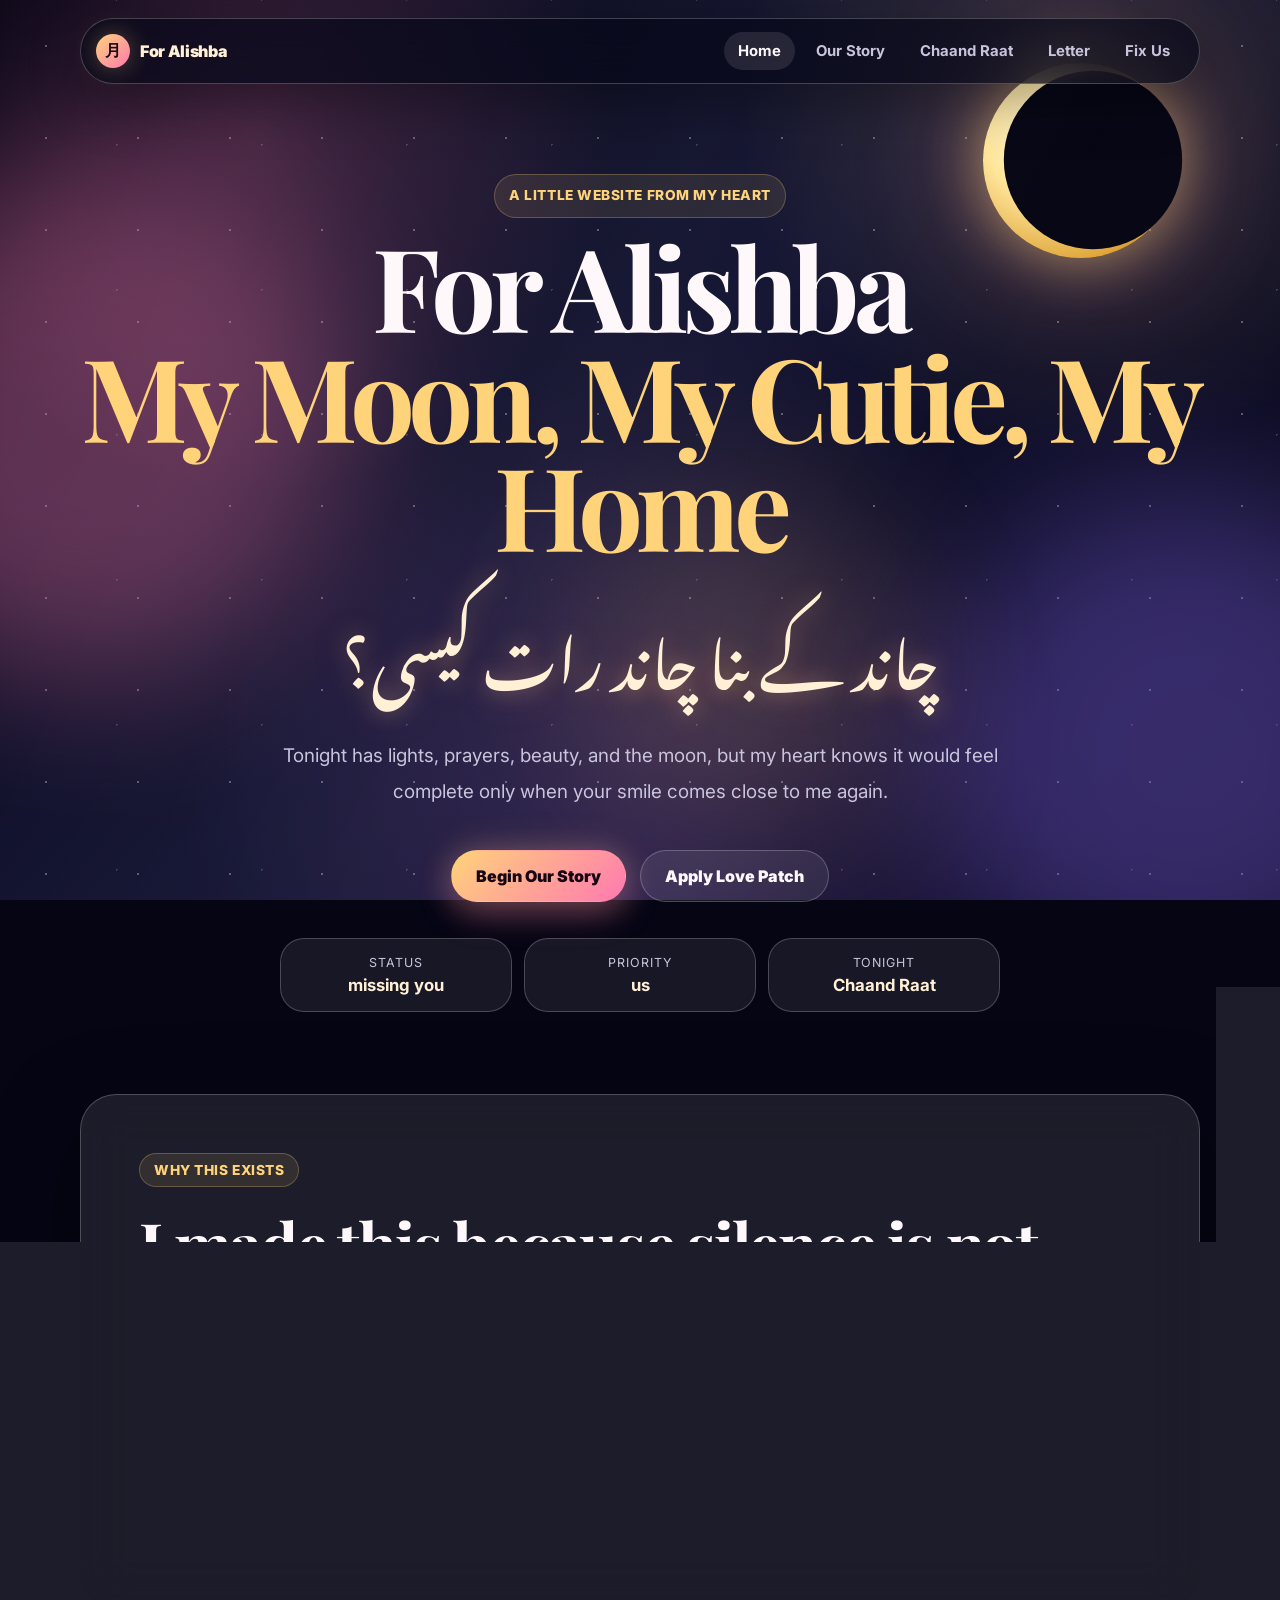
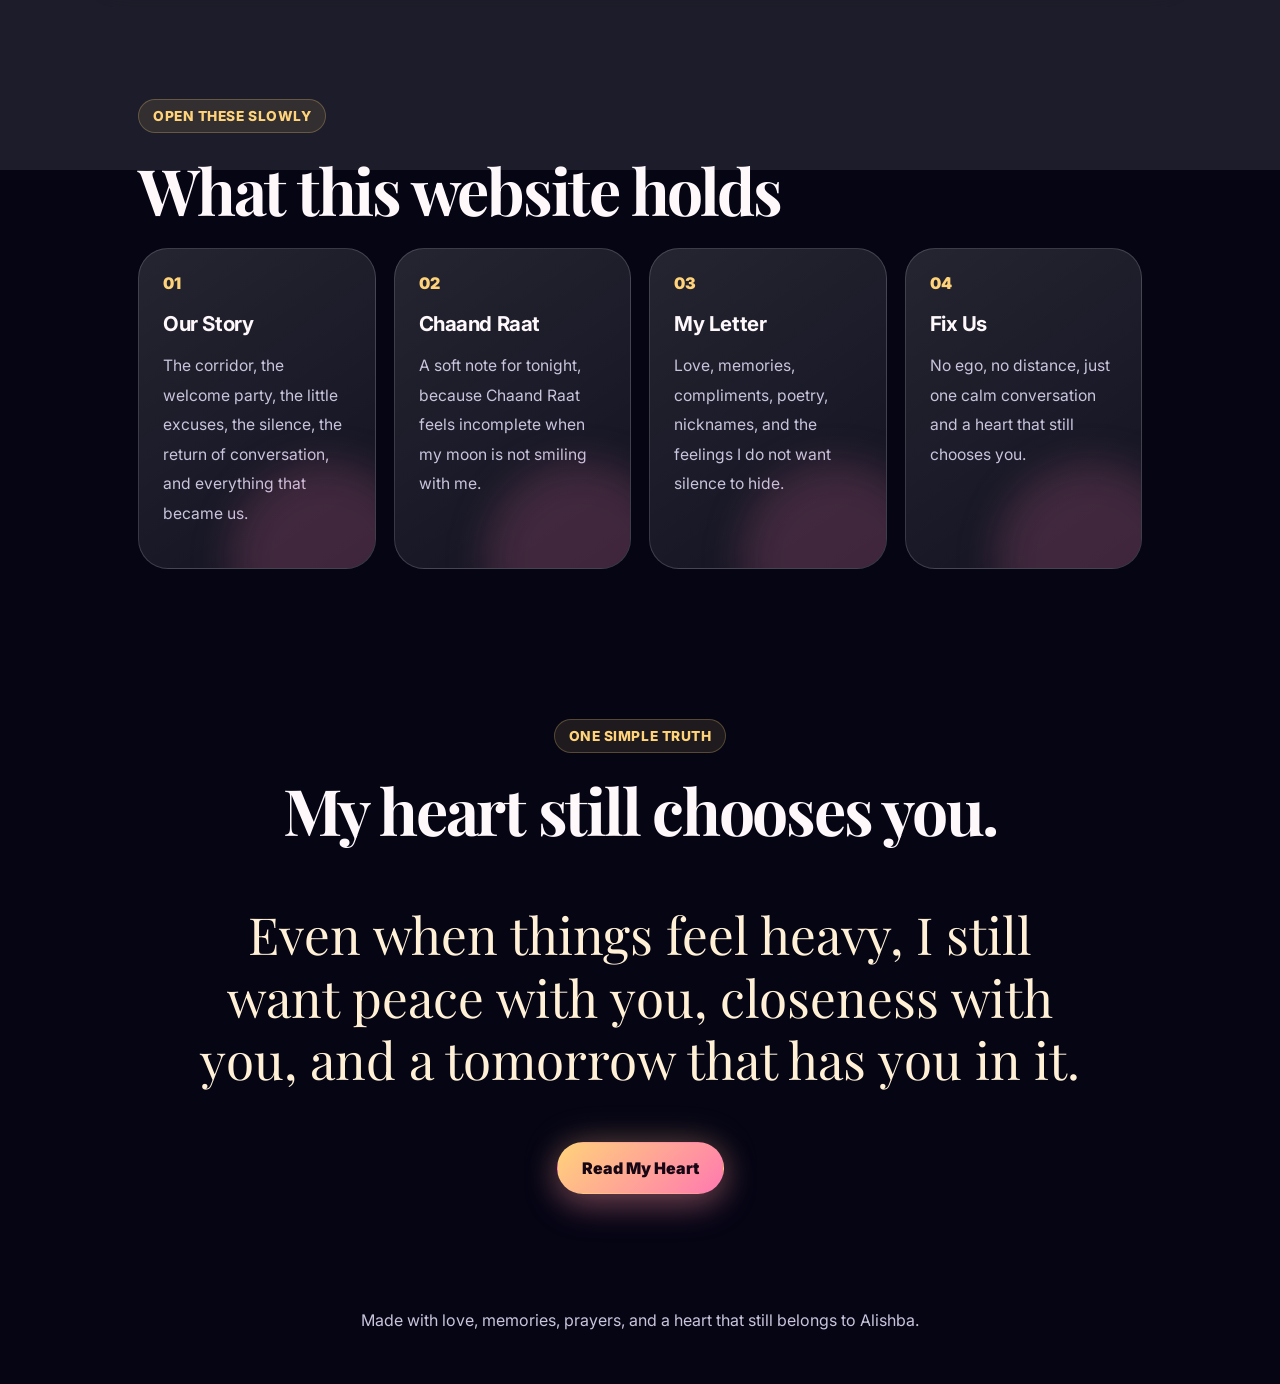
==== index.html @ 57df5de3 "Add files via upload" ====
<!DOCTYPE html>
<html lang="en">
<head>
  <meta charset="UTF-8" />
  <meta name="viewport" content="width=device-width, initial-scale=1.0" />
  <title>For Alishba | My Moon</title>
  <link rel="stylesheet" href="style.css" />
</head>
<body>
  <div class="animated-bg" aria-hidden="true">
    <div class="moon"></div>
    <div class="orb orb-one"></div>
    <div class="orb orb-two"></div>
    <div class="orb orb-three"></div>
    <div class="stars-layer"></div>
    <div class="floating-hearts"></div>
  </div>

  <header class="site-nav" id="siteNav">
    <a href="index.html" class="brand">
      <span class="brand-mark">月</span>
      <span>For Alishba</span>
    </a>

    <button class="nav-toggle" id="navToggle" aria-label="Open navigation" aria-expanded="false">
      <span></span>
      <span></span>
      <span></span>
    </button>

    <nav class="nav-links" id="navLinks">
      <a href="index.html">Home</a>
      <a href="story.html">Our Story</a>
      <a href="eid.html">Chaand Raat</a>
      <a href="letter.html">Letter</a>
      <a href="fix-us.html">Fix Us</a>
    </nav>
  </header>

  <main>
    <section class="hero full-screen reveal">
      <p class="eyebrow">A little website from my heart</p>

      <h1>
        For Alishba
        <span>My Moon, My Cutie, My Home</span>
      </h1>

      <p class="urdu-line" dir="rtl">چاند کے بنا چاند رات کیسی؟</p>

      <p class="hero-text">
        Tonight has lights, prayers, beauty, and the moon, but my heart knows it would feel complete only when your smile comes close to me again.
      </p>

      <div class="hero-actions">
        <a class="btn primary" href="story.html">Begin Our Story</a>
        <a class="btn soft" href="fix-us.html">Apply Love Patch</a>
      </div>

      <div class="mini-dashboard reveal-delay">
        <div>
          <span>status</span>
          <strong>missing you</strong>
        </div>
        <div>
          <span>priority</span>
          <strong>us</strong>
        </div>
        <div>
          <span>tonight</span>
          <strong>Chaand Raat</strong>
        </div>
      </div>
    </section>

    <section class="section glass reveal">
      <div class="section-kicker">Why this exists</div>
      <h2>I made this because silence is not where I want us to stay.</h2>
      <p>
        I know a fight can make two hearts feel far from each other, even when love is still there. I did not make this website to win an argument. I made it because you matter more than the fight.
      </p>
      <p>
        This is my soft way of reaching out to you. I want to listen, understand, speak gently, and bring our hearts back to the same side.
      </p>
    </section>

    <section class="section reveal">
      <div class="section-kicker">Open these slowly</div>
      <h2>What this website holds</h2>

      <div class="cards">
        <a href="story.html" class="card">
          <span>01</span>
          <h3>Our Story</h3>
          <p>The corridor, the welcome party, the little excuses, the silence, the return of conversation, and everything that became us.</p>
        </a>

        <a href="eid.html" class="card">
          <span>02</span>
          <h3>Chaand Raat</h3>
          <p>A soft note for tonight, because Chaand Raat feels incomplete when my moon is not smiling with me.</p>
        </a>

        <a href="letter.html" class="card">
          <span>03</span>
          <h3>My Letter</h3>
          <p>Love, memories, compliments, poetry, nicknames, and the feelings I do not want silence to hide.</p>
        </a>

        <a href="fix-us.html" class="card">
          <span>04</span>
          <h3>Fix Us</h3>
          <p>No ego, no distance, just one calm conversation and a heart that still chooses you.</p>
        </a>
      </div>
    </section>

    <section class="section center reveal">
      <div class="section-kicker">One simple truth</div>
      <h2>My heart still chooses you.</h2>
      <p class="big-line">
        Even when things feel heavy, I still want peace with you, closeness with you, and a tomorrow that has you in it.
      </p>
      <a class="btn primary" href="letter.html">Read My Heart</a>
    </section>
  </main>

  <footer>
    Made with love, memories, prayers, and a heart that still belongs to Alishba.
  </footer>

  <script src="script.js"></script>
</body>
</html>
---- style.css ----
@import url("https://fonts.googleapis.com/css2?family=Inter:wght@400;500;600;700;800;900&family=Playfair+Display:wght@600;700;800&family=Noto+Nastaliq+Urdu:wght@500;700&display=swap");

:root {
  --bg: #050514;
  --bg-soft: #111230;
  --text: #fff8fb;
  --muted: #c9c4dc;
  --pink: #ff79b0;
  --rose: #ff4f9a;
  --gold: #ffd37a;
  --cream: #fff0d6;
  --purple: #8d6cff;
  --aqua: #9df2ff;
  --glass: rgba(255, 255, 255, 0.095);
  --glass-strong: rgba(255, 255, 255, 0.145);
  --glass-border: rgba(255, 255, 255, 0.22);
  --shadow: 0 28px 90px rgba(0, 0, 0, 0.38);
}

* {
  box-sizing: border-box;
}

html {
  scroll-behavior: smooth;
}

body {
  margin: 0;
  min-height: 100vh;
  color: var(--text);
  background: var(--bg);
  font-family: "Inter", sans-serif;
  overflow-x: hidden;
}

body::-webkit-scrollbar {
  width: 10px;
}

body::-webkit-scrollbar-track {
  background: #080918;
}

body::-webkit-scrollbar-thumb {
  background: linear-gradient(var(--pink), var(--gold));
  border-radius: 999px;
}

a {
  color: inherit;
  text-decoration: none;
}

p {
  color: var(--muted);
  line-height: 1.88;
  font-size: 1.05rem;
}

h1,
h2,
h3 {
  margin: 0;
}

h1,
h2 {
  font-family: "Playfair Display", serif;
}

h1 {
  font-size: clamp(3rem, 9vw, 7.5rem);
  line-height: 0.95;
  letter-spacing: -0.055em;
}

h1 span {
  display: block;
  color: var(--gold);
}

h2 {
  font-size: clamp(2rem, 5vw, 4.1rem);
  margin-bottom: 1rem;
  letter-spacing: -0.035em;
}

h3 {
  font-size: 1.28rem;
  letter-spacing: -0.02em;
}

main {
  position: relative;
  z-index: 2;
}

.animated-bg {
  position: fixed;
  inset: 0;
  z-index: 0;
  overflow: hidden;
  pointer-events: none;
  background:
    radial-gradient(circle at 20% 15%, rgba(255, 121, 176, 0.22), transparent 28%),
    radial-gradient(circle at 85% 12%, rgba(255, 211, 122, 0.18), transparent 26%),
    radial-gradient(circle at 50% 100%, rgba(141, 108, 255, 0.16), transparent 42%),
    linear-gradient(135deg, #050514 0%, #111230 48%, #080717 100%);
}

.eid-bg {
  background:
    radial-gradient(circle at 50% 7%, rgba(255, 211, 122, 0.24), transparent 28%),
    radial-gradient(circle at 16% 18%, rgba(255, 121, 176, 0.18), transparent 30%),
    radial-gradient(circle at 82% 20%, rgba(157, 242, 255, 0.14), transparent 26%),
    linear-gradient(135deg, #050514 0%, #0b1730 52%, #080717 100%);
}

.animated-bg::before {
  content: "";
  position: absolute;
  inset: 0;
  background-image:
    radial-gradient(circle, rgba(255, 255, 255, 0.88) 1px, transparent 1px),
    radial-gradient(circle, rgba(255, 255, 255, 0.5) 1px, transparent 1px);
  background-size: 92px 92px, 145px 145px;
  background-position: 0 0, 44px 72px;
  opacity: 0.35;
  animation: starMove 38s linear infinite;
}

.animated-bg::after {
  content: "";
  position: absolute;
  inset: 0;
  background:
    linear-gradient(115deg, transparent 0%, rgba(255, 255, 255, 0.035) 45%, transparent 70%),
    radial-gradient(circle at 50% 80%, rgba(255, 121, 176, 0.08), transparent 44%);
}

@keyframes starMove {
  from {
    transform: translateY(0);
  }

  to {
    transform: translateY(-190px);
  }
}

.moon {
  position: absolute;
  top: 7%;
  right: 8%;
  width: 195px;
  height: 195px;
  border-radius: 50%;
  background:
    radial-gradient(circle at 35% 35%, #fff9df 0%, #ffe69b 38%, #e0a63b 74%, #7f5518 100%);
  box-shadow:
    0 0 60px rgba(255, 211, 122, 0.58),
    0 0 135px rgba(255, 121, 176, 0.28);
  animation: moonFloat 7.5s ease-in-out infinite;
}

.moon::after {
  content: "";
  position: absolute;
  top: -1px;
  right: -13px;
  width: 196px;
  height: 196px;
  border-radius: 50%;
  background: #070716;
  transform: scale(0.91);
}

.small-moon {
  width: 130px;
  height: 130px;
  opacity: 0.9;
}

.small-moon::after {
  width: 131px;
  height: 131px;
}

.eid-moon {
  top: 6%;
  right: 8%;
}

@keyframes moonFloat {
  0%, 100% {
    transform: translateY(0);
  }

  50% {
    transform: translateY(18px);
  }
}

.orb {
  position: absolute;
  border-radius: 999px;
  filter: blur(78px);
  opacity: 0.34;
  animation: orbMove 13s ease-in-out infinite alternate;
}

.orb-one {
  width: 520px;
  height: 520px;
  left: -170px;
  top: 18%;
  background: var(--pink);
}

.orb-two {
  width: 520px;
  height: 520px;
  right: -170px;
  bottom: -110px;
  background: var(--purple);
  animation-delay: 2s;
}

.orb-three {
  width: 330px;
  height: 330px;
  left: 45%;
  bottom: 8%;
  background: var(--gold);
  opacity: 0.14;
  animation-delay: 4s;
}

@keyframes orbMove {
  from {
    transform: translate(0, 0) scale(1);
  }

  to {
    transform: translate(70px, -45px) scale(1.15);
  }
}

.floating-hearts span {
  position: absolute;
  bottom: -40px;
  color: rgba(255, 121, 176, 0.8);
  font-size: 18px;
  animation: heartFloat linear forwards;
  text-shadow: 0 0 18px rgba(255, 121, 176, 0.45);
}

@keyframes heartFloat {
  from {
    transform: translateY(0) rotate(0deg);
    opacity: 0;
  }

  15% {
    opacity: 0.9;
  }

  to {
    transform: translateY(-112vh) rotate(360deg);
    opacity: 0;
  }
}

.site-nav {
  position: fixed;
  top: 18px;
  left: 50%;
  z-index: 50;
  width: min(1120px, calc(100% - 28px));
  transform: translateX(-50%);
  display: flex;
  align-items: center;
  justify-content: space-between;
  gap: 16px;
  padding: 13px 15px;
  border: 1px solid var(--glass-border);
  border-radius: 999px;
  background: rgba(7, 8, 25, 0.7);
  backdrop-filter: blur(22px);
  box-shadow: 0 18px 55px rgba(0, 0, 0, 0.32);
}

.brand {
  display: inline-flex;
  align-items: center;
  gap: 10px;
  color: var(--cream);
  font-weight: 900;
  letter-spacing: -0.02em;
  white-space: nowrap;
}

.brand-mark {
  display: grid;
  place-items: center;
  width: 34px;
  height: 34px;
  border-radius: 999px;
  color: #190812;
  background: linear-gradient(135deg, var(--gold), var(--pink));
  box-shadow: 0 0 25px rgba(255, 211, 122, 0.32);
}

.nav-links {
  display: flex;
  align-items: center;
  gap: 7px;
}

.nav-links a {
  padding: 10px 14px;
  border-radius: 999px;
  color: var(--muted);
  font-weight: 700;
  font-size: 0.93rem;
  transition: 0.25s ease;
}

.nav-links a:hover,
.nav-links a.active {
  color: var(--text);
  background: rgba(255, 255, 255, 0.105);
}

.nav-toggle {
  display: none;
  width: 44px;
  height: 44px;
  border: 1px solid var(--glass-border);
  border-radius: 999px;
  background: rgba(255, 255, 255, 0.08);
  cursor: pointer;
}

.nav-toggle span {
  display: block;
  width: 18px;
  height: 2px;
  margin: 4px auto;
  border-radius: 999px;
  background: var(--cream);
  transition: 0.25s ease;
}

.nav-toggle.open span:nth-child(1) {
  transform: translateY(6px) rotate(45deg);
}

.nav-toggle.open span:nth-child(2) {
  opacity: 0;
}

.nav-toggle.open span:nth-child(3) {
  transform: translateY(-6px) rotate(-45deg);
}

.full-screen {
  min-height: 100vh;
}

.hero,
.page-hero {
  width: min(1120px, calc(100% - 32px));
  margin: 0 auto;
  padding: 160px 0 82px;
}

.hero {
  display: grid;
  place-items: center;
  text-align: center;
}

.page-hero {
  padding-top: 170px;
}

.page-hero.center {
  text-align: center;
}

.page-hero p {
  max-width: 850px;
}

.center p {
  margin-left: auto;
  margin-right: auto;
}

.eyebrow,
.section-kicker {
  display: inline-flex;
  color: var(--gold);
  background: rgba(255, 211, 122, 0.1);
  border: 1px solid rgba(255, 211, 122, 0.25);
  padding: 8px 14px;
  border-radius: 999px;
  font-size: 0.86rem;
  font-weight: 800;
  letter-spacing: 0.04em;
  text-transform: uppercase;
}

.section-kicker {
  margin-bottom: 14px;
}

.hero-text {
  max-width: 790px;
  font-size: 1.18rem;
}

.urdu-line {
  margin: 28px 0 10px;
  font-family: "Noto Nastaliq Urdu", serif;
  font-size: clamp(2rem, 5vw, 4.5rem);
  color: var(--cream);
  text-shadow:
    0 0 22px rgba(255, 211, 122, 0.36),
    0 0 46px rgba(255, 121, 176, 0.24);
  line-height: 1.9;
}

.urdu-line.large {
  font-size: clamp(2.5rem, 7vw, 5.6rem);
}

.hero-actions {
  display: flex;
  gap: 14px;
  flex-wrap: wrap;
  justify-content: center;
  margin-top: 22px;
}

.btn {
  display: inline-flex;
  justify-content: center;
  align-items: center;
  min-height: 52px;
  padding: 0 24px;
  border-radius: 999px;
  border: 1px solid transparent;
  font-weight: 900;
  cursor: pointer;
  transition: 0.25s ease;
  font-family: "Inter", sans-serif;
  font-size: 1rem;
}

.btn.primary {
  color: #170714;
  background: linear-gradient(135deg, var(--gold), var(--pink));
  box-shadow:
    0 12px 35px rgba(255, 121, 176, 0.3),
    0 0 35px rgba(255, 211, 122, 0.25);
}

.btn.primary:hover {
  transform: translateY(-4px);
  box-shadow:
    0 18px 45px rgba(255, 121, 176, 0.42),
    0 0 45px rgba(255, 211, 122, 0.32);
}

.btn.soft {
  color: var(--text);
  border-color: var(--glass-border);
  background: rgba(255, 255, 255, 0.075);
}

.btn.soft:hover {
  transform: translateY(-4px);
  background: rgba(255, 255, 255, 0.12);
}

.mini-dashboard {
  width: min(720px, 100%);
  display: grid;
  grid-template-columns: repeat(3, 1fr);
  gap: 12px;
  margin-top: 36px;
}

.mini-dashboard div {
  padding: 16px;
  border: 1px solid var(--glass-border);
  border-radius: 24px;
  background: rgba(255, 255, 255, 0.075);
  backdrop-filter: blur(18px);
}

.mini-dashboard span {
  display: block;
  color: var(--muted);
  font-size: 0.78rem;
  text-transform: uppercase;
  letter-spacing: 0.08em;
}

.mini-dashboard strong {
  display: block;
  margin-top: 5px;
  color: var(--cream);
  font-size: 1.05rem;
}

.section {
  width: min(1120px, calc(100% - 32px));
  margin: 0 auto 34px;
  padding: clamp(28px, 6vw, 58px);
  border-radius: 36px;
}

.section.glass,
.letter-box,
.timeline-card,
.code-card,
.final-card {
  background: var(--glass);
  border: 1px solid var(--glass-border);
  box-shadow: var(--shadow);
  backdrop-filter: blur(24px);
}

.center {
  text-align: center;
}

.big-line {
  max-width: 880px;
  color: var(--cream);
  font-family: "Playfair Display", serif;
  font-size: clamp(1.7rem, 4vw, 3.35rem);
  line-height: 1.22;
}

.cards {
  display: grid;
  grid-template-columns: repeat(4, 1fr);
  gap: 18px;
}

.card {
  position: relative;
  min-height: 270px;
  padding: 24px;
  border-radius: 30px;
  background:
    linear-gradient(145deg, rgba(255, 255, 255, 0.13), rgba(255, 255, 255, 0.055));
  border: 1px solid rgba(255, 255, 255, 0.16);
  overflow: hidden;
  transition: 0.28s ease;
}

.card::before {
  content: "";
  position: absolute;
  right: -46px;
  bottom: -86px;
  width: 190px;
  height: 190px;
  border-radius: 999px;
  background: rgba(255, 121, 176, 0.19);
  filter: blur(20px);
}

.card:hover {
  transform: translateY(-8px);
  border-color: rgba(255, 211, 122, 0.45);
  box-shadow: 0 22px 75px rgba(0, 0, 0, 0.32);
}

.card span,
.tag {
  display: inline-flex;
  margin-bottom: 18px;
  color: var(--gold);
  font-weight: 900;
}

.card p {
  font-size: 0.98rem;
}

.timeline {
  width: min(1000px, calc(100% - 32px));
  margin: 0 auto;
  position: relative;
}

.timeline::before {
  content: "";
  position: absolute;
  left: 18px;
  top: 0;
  bottom: 0;
  width: 2px;
  background: linear-gradient(var(--pink), var(--gold), transparent);
}

.timeline-item {
  position: relative;
  padding-left: 58px;
  margin-bottom: 28px;
}

.timeline-dot {
  position: absolute;
  left: 8px;
  top: 28px;
  width: 22px;
  height: 22px;
  border-radius: 999px;
  background: linear-gradient(135deg, var(--gold), var(--pink));
  box-shadow: 0 0 25px rgba(255, 121, 176, 0.75);
}

.timeline-card,
.letter-box,
.code-card,
.final-card {
  border-radius: 36px;
  padding: clamp(24px, 5vw, 46px);
}

.letter-box {
  width: min(960px, calc(100% - 32px));
  margin: 0 auto 34px;
}

.letter-box h2 {
  color: var(--cream);
}

.nickname-cloud {
  display: flex;
  flex-wrap: wrap;
  gap: 12px;
  margin-top: 26px;
}

.nickname-cloud span {
  padding: 10px 14px;
  border-radius: 999px;
  background: rgba(255, 121, 176, 0.12);
  border: 1px solid rgba(255, 121, 176, 0.25);
  color: var(--cream);
  font-weight: 800;
}

.poetry-grid {
  display: grid;
  grid-template-columns: repeat(3, 1fr);
  gap: 18px;
}

.poetry-card {
  min-height: 215px;
  display: flex;
  align-items: center;
  padding: 26px;
  border-radius: 30px;
  background:
    linear-gradient(145deg, rgba(255, 211, 122, 0.13), rgba(255, 121, 176, 0.09));
  border: 1px solid rgba(255, 255, 255, 0.16);
  box-shadow: var(--shadow);
}

.poetry-card p {
  color: var(--cream);
  font-family: "Playfair Display", serif;
  font-size: 1.4rem;
  line-height: 1.45;
}

.code-card {
  width: min(900px, calc(100% - 32px));
  margin: 0 auto 34px;
  overflow: hidden;
  padding: 0;
}

.window-buttons {
  display: flex;
  gap: 8px;
  padding: 18px 22px;
  border-bottom: 1px solid rgba(255, 255, 255, 0.12);
}

.window-buttons span {
  width: 13px;
  height: 13px;
  border-radius: 999px;
  background: var(--pink);
}

.window-buttons span:nth-child(2) {
  background: var(--gold);
}

.window-buttons span:nth-child(3) {
  background: #73ffc2;
}

pre {
  margin: 0;
  padding: 28px;
  overflow-x: auto;
}

code {
  color: #fff4d6;
  font-size: 1rem;
  line-height: 1.8;
}

.promise-list {
  display: grid;
  gap: 14px;
}

.promise-list div {
  display: grid;
  grid-template-columns: 70px 1fr;
  align-items: center;
  padding: 18px;
  border-radius: 24px;
  background: rgba(255, 255, 255, 0.075);
  border: 1px solid rgba(255, 255, 255, 0.12);
}

.promise-list strong {
  color: var(--gold);
  font-size: 1.3rem;
}

.promise-list p {
  margin: 0;
}

.final-card {
  width: min(900px, calc(100% - 32px));
  margin: 0 auto 60px;
  text-align: center;
}

.hidden-message {
  max-height: 0;
  opacity: 0;
  overflow: hidden;
  transition: 0.5s ease;
}

.hidden-message.show {
  max-height: 520px;
  opacity: 1;
  margin-top: 24px;
}

.hidden-message h3 {
  color: var(--gold);
  font-size: 1.8rem;
}

footer {
  position: relative;
  z-index: 2;
  width: min(1120px, calc(100% - 32px));
  margin: 30px auto;
  padding: 24px;
  text-align: center;
  color: var(--muted);
}

.reveal {
  opacity: 0;
  transform: translateY(28px);
  transition: 0.75s ease;
}

.reveal.visible {
  opacity: 1;
  transform: translateY(0);
}

.reveal-delay {
  opacity: 0;
  transform: translateY(20px);
  animation: revealDelay 0.9s ease forwards;
  animation-delay: 0.45s;
}

@keyframes revealDelay {
  to {
    opacity: 1;
    transform: translateY(0);
  }
}

.confetti {
  position: fixed;
  top: -20px;
  z-index: 999;
  pointer-events: none;
  animation: confettiFall 3s linear forwards;
  text-shadow: 0 0 16px rgba(255, 255, 255, 0.35);
}

@keyframes confettiFall {
  to {
    transform: translateY(112vh) rotate(720deg);
    opacity: 0;
  }
}

@media (max-width: 900px) {
  .cards,
  .poetry-grid {
    grid-template-columns: 1fr 1fr;
  }

  .site-nav {
    border-radius: 28px;
    align-items: flex-start;
    flex-wrap: wrap;
  }

  .nav-toggle {
    display: block;
    margin-left: auto;
  }

  .nav-links {
    width: 100%;
    display: none;
    flex-direction: column;
    align-items: stretch;
    gap: 8px;
    padding-top: 10px;
  }

  .nav-links.open {
    display: flex;
  }

  .nav-links a {
    text-align: center;
    background: rgba(255, 255, 255, 0.065);
  }

  .hero,
  .page-hero {
    padding-top: 190px;
  }

  .mini-dashboard {
    grid-template-columns: 1fr;
  }
}

@media (max-width: 620px) {
  h1 {
    font-size: clamp(2.65rem, 16vw, 4.8rem);
  }

  .cards,
  .poetry-grid {
    grid-template-columns: 1fr;
  }

  .moon {
    width: 120px;
    height: 120px;
    right: 4%;
    top: 11%;
  }

  .moon::after {
    width: 121px;
    height: 121px;
  }

  .section,
  .letter-box,
  .timeline-card,
  .final-card {
    border-radius: 26px;
  }

  .timeline-item {
    padding-left: 42px;
  }

  .timeline::before {
    left: 12px;
  }

  .timeline-dot {
    left: 2px;
  }

  .promise-list div {
    grid-template-columns: 1fr;
    gap: 8px;
  }

  .hero-actions {
    width: 100%;
  }

  .btn {
    width: 100%;
  }
}
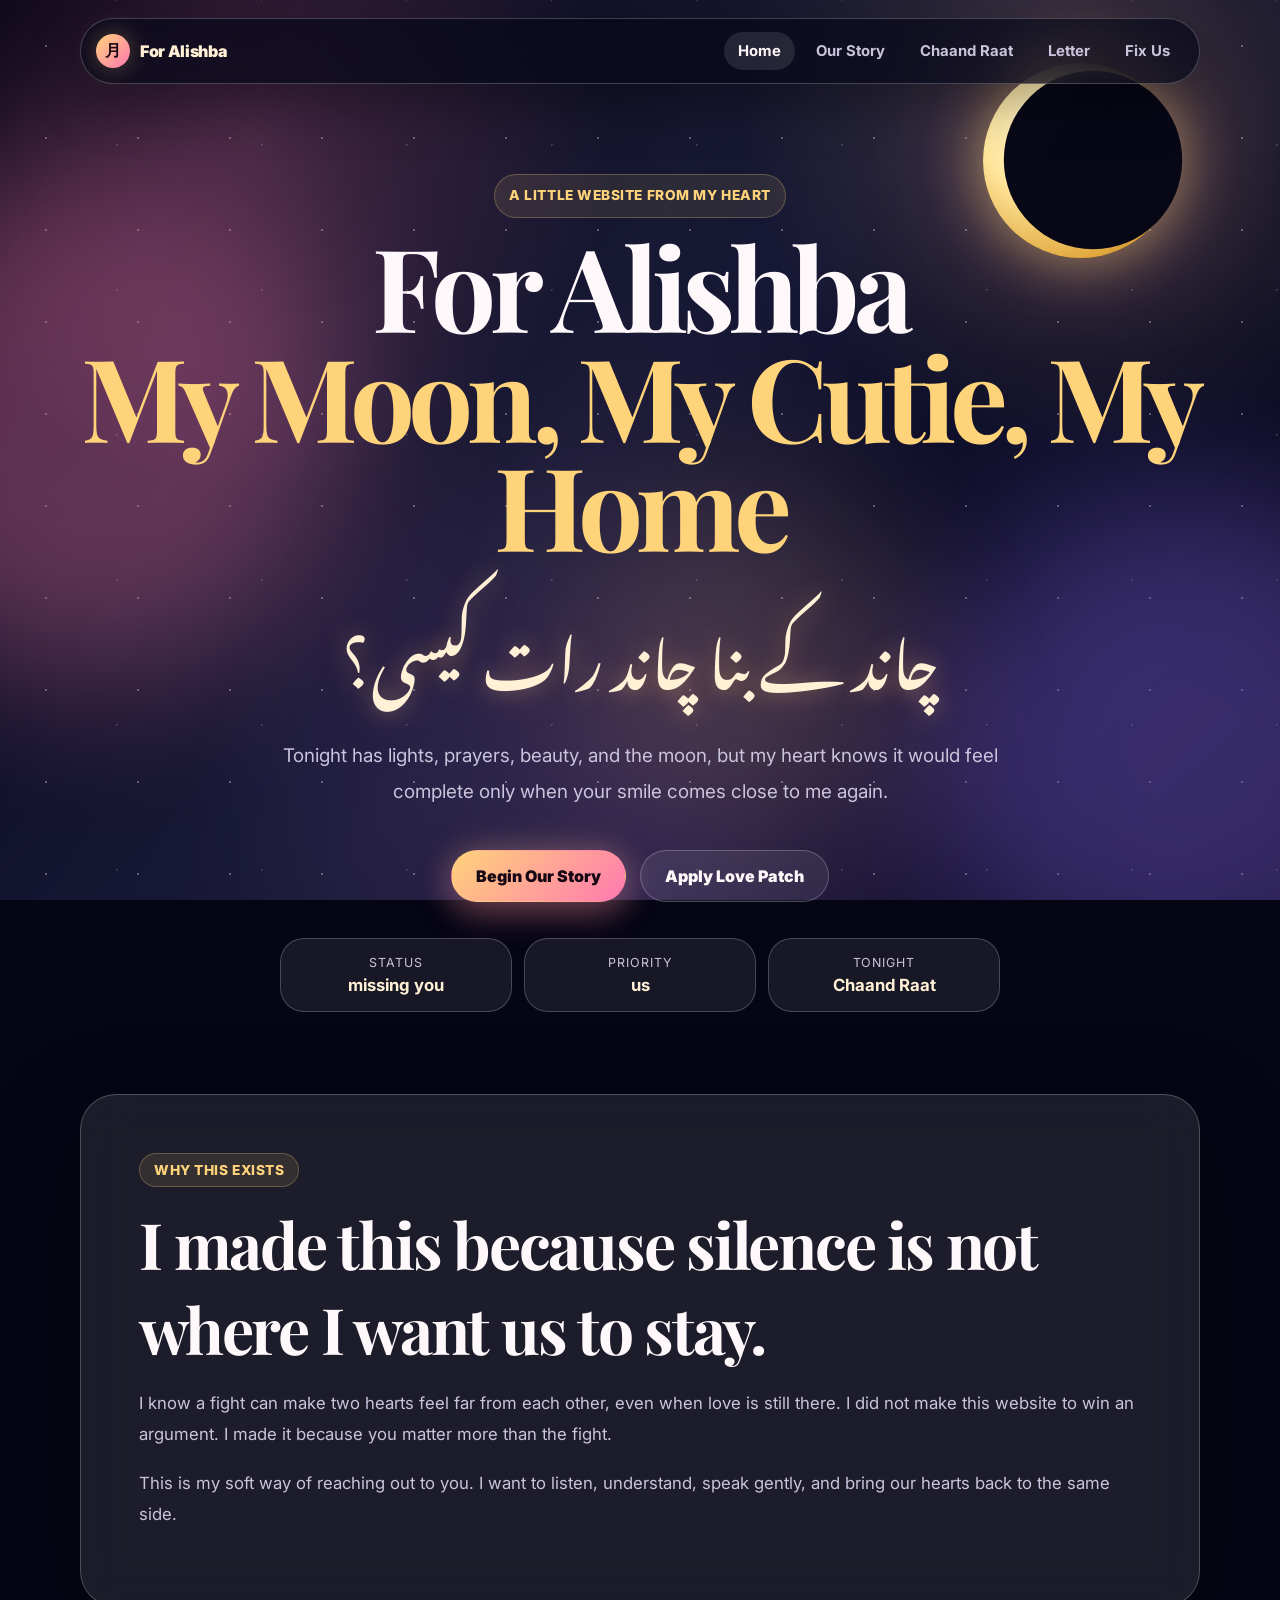
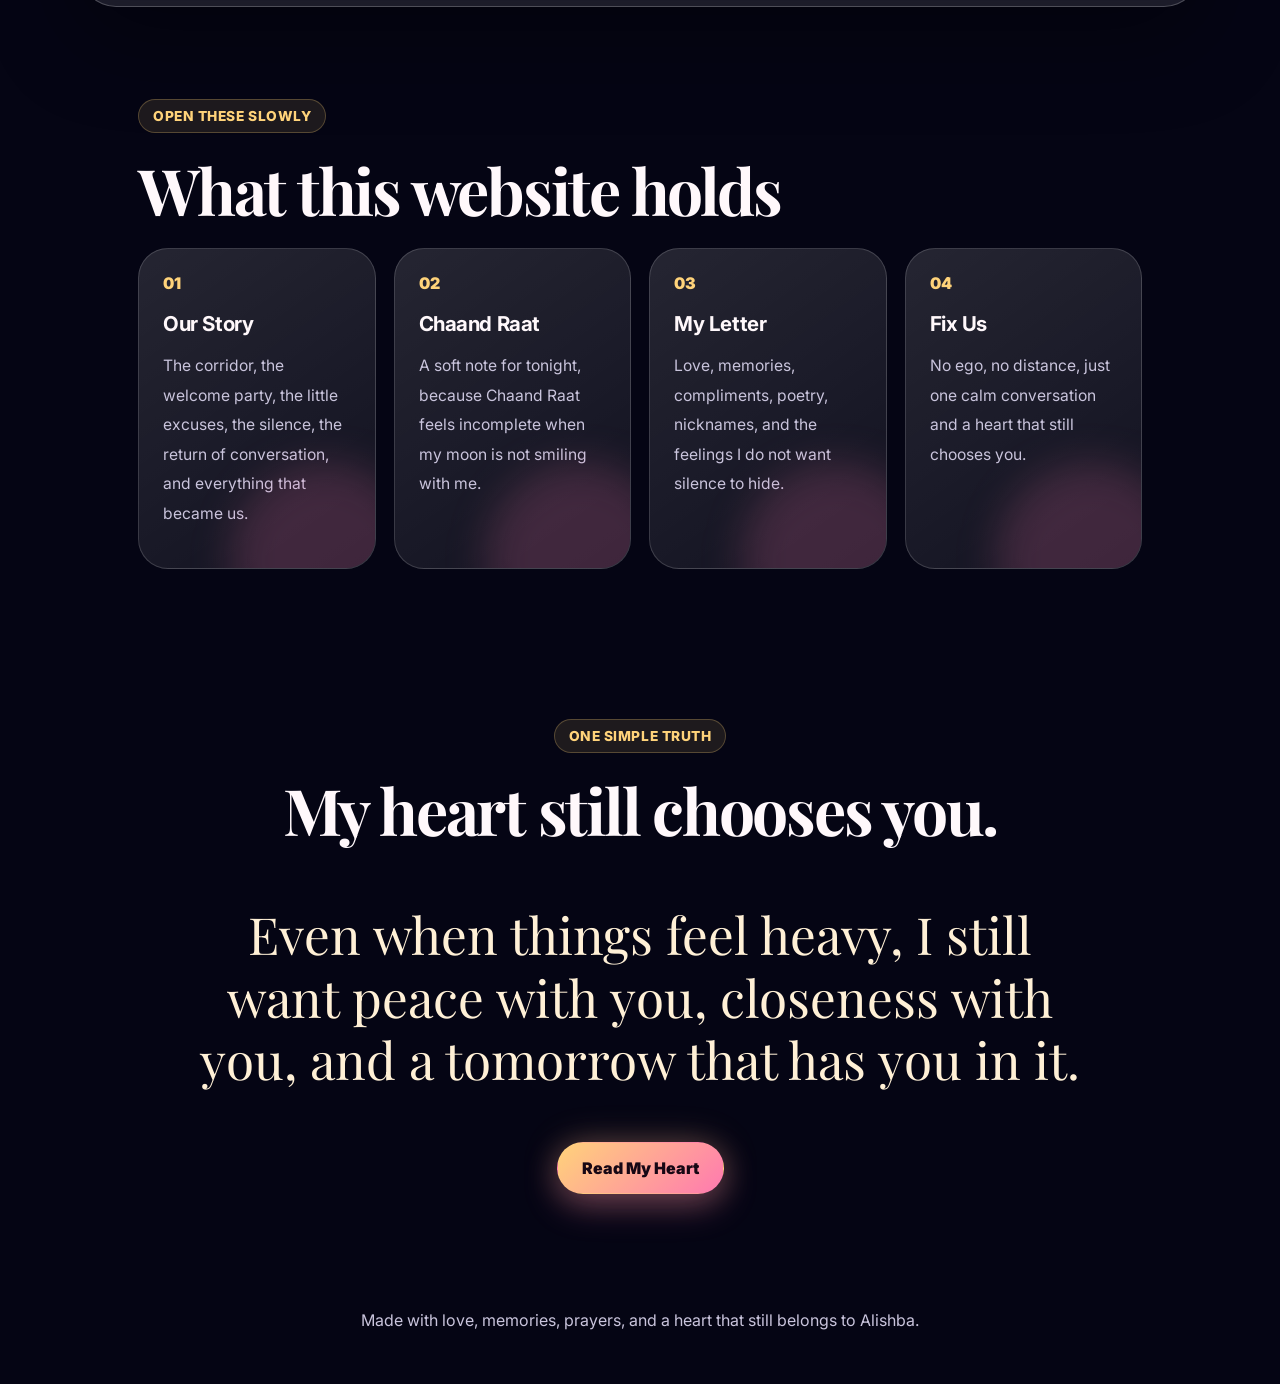
==== commit f39c3039: "Redeploy site" ====
--- a/index.html
+++ b/index.html
@@ -38,6 +38,8 @@
   </header>
 
   <main>
+
+    <!-- redeploy -->
     <section class="hero full-screen reveal">
       <p class="eyebrow">A little website from my heart</p>
 
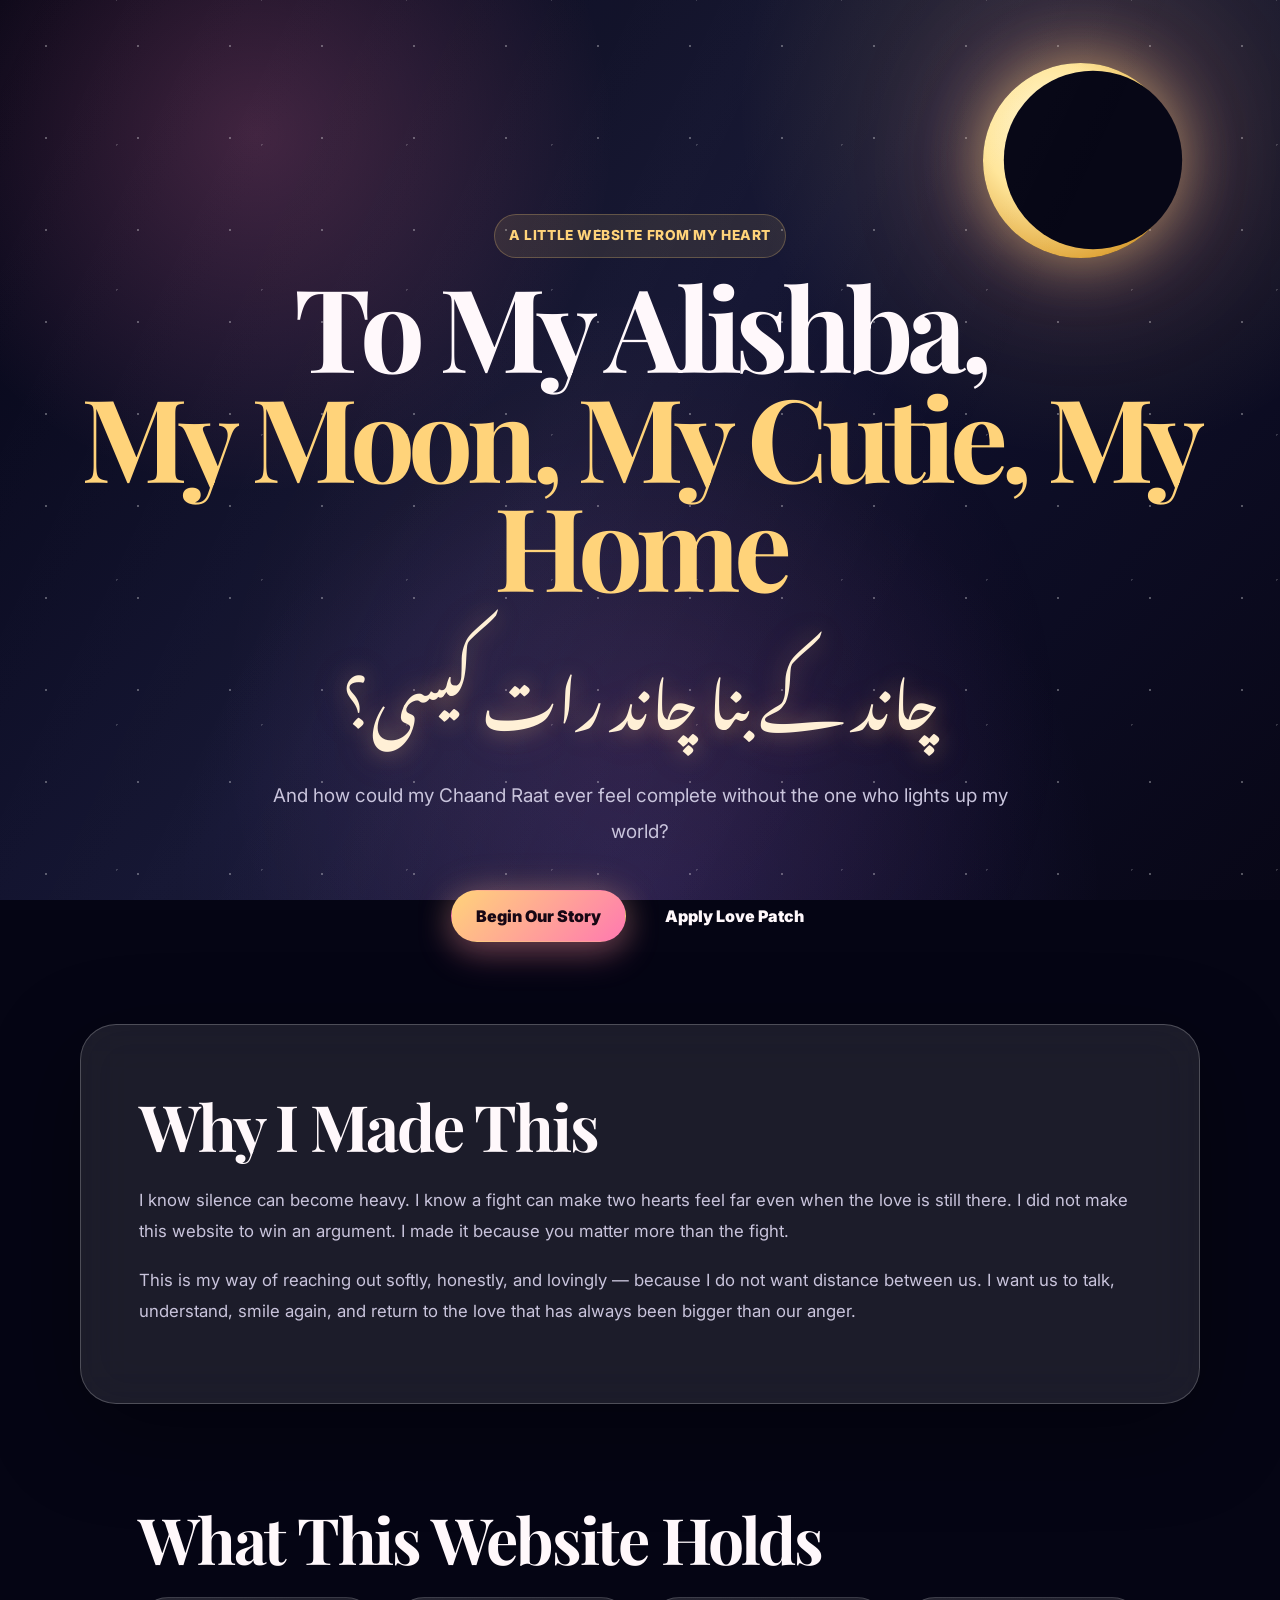
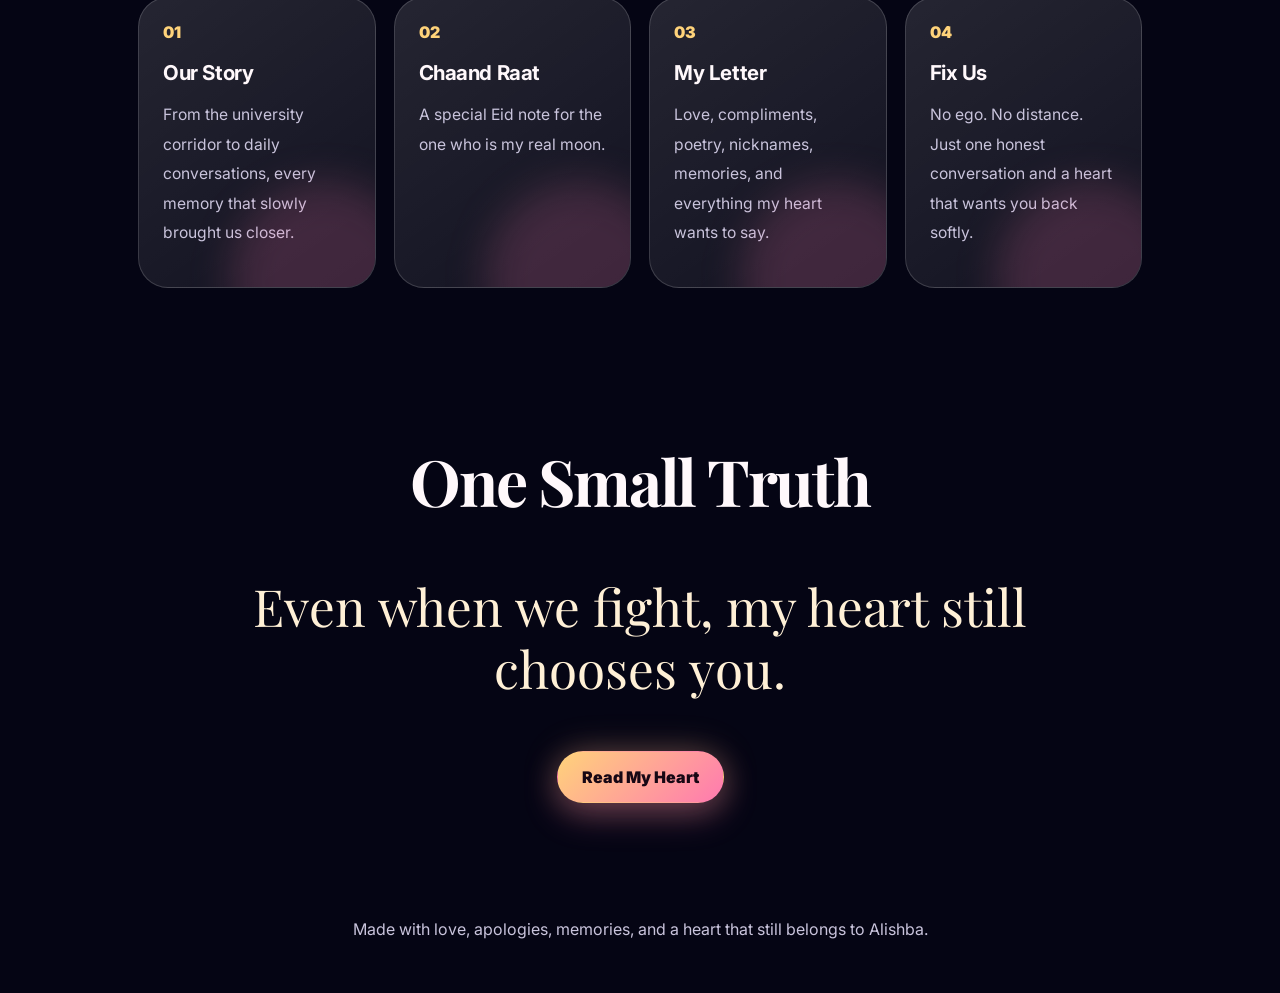
==== commit e3f3c07a: "Update index.html" ====
--- a/index.html
+++ b/index.html
@@ -7,29 +7,17 @@
   <link rel="stylesheet" href="style.css" />
 </head>
 <body>
-  <div class="animated-bg" aria-hidden="true">
+  <div class="animated-bg">
     <div class="moon"></div>
-    <div class="orb orb-one"></div>
-    <div class="orb orb-two"></div>
-    <div class="orb orb-three"></div>
-    <div class="stars-layer"></div>
+    <div class="stars"></div>
+    <div class="aurora aurora-one"></div>
+    <div class="aurora aurora-two"></div>
     <div class="floating-hearts"></div>
   </div>
 
-  <header class="site-nav" id="siteNav">
-    <a href="index.html" class="brand">
-      <span class="brand-mark">月</span>
-      <span>For Alishba</span>
-    </a>
-
-    <button class="nav-toggle" id="navToggle" aria-label="Open navigation" aria-expanded="false">
-      <span></span>
-      <span></span>
-      <span></span>
-    </button>
-
-    <nav class="nav-links" id="navLinks">
-      <a href="index.html">Home</a>
+  <header class="nav">
+    <a href="index.html" class="logo">For Alishba</a>
+    <nav>
       <a href="story.html">Our Story</a>
       <a href="eid.html">Chaand Raat</a>
       <a href="letter.html">Letter</a>
@@ -38,97 +26,79 @@
   </header>
 
   <main>
-
-    <!-- redeploy -->
     <section class="hero full-screen reveal">
       <p class="eyebrow">A little website from my heart</p>
 
       <h1>
-        For Alishba
+        To My Alishba,
         <span>My Moon, My Cutie, My Home</span>
       </h1>
 
       <p class="urdu-line" dir="rtl">چاند کے بنا چاند رات کیسی؟</p>
 
       <p class="hero-text">
-        Tonight has lights, prayers, beauty, and the moon, but my heart knows it would feel complete only when your smile comes close to me again.
+        And how could my Chaand Raat ever feel complete without the one who lights up my world?
       </p>
 
       <div class="hero-actions">
         <a class="btn primary" href="story.html">Begin Our Story</a>
-        <a class="btn soft" href="fix-us.html">Apply Love Patch</a>
-      </div>
-
-      <div class="mini-dashboard reveal-delay">
-        <div>
-          <span>status</span>
-          <strong>missing you</strong>
-        </div>
-        <div>
-          <span>priority</span>
-          <strong>us</strong>
-        </div>
-        <div>
-          <span>tonight</span>
-          <strong>Chaand Raat</strong>
-        </div>
+        <a class="btn ghost" href="fix-us.html">Apply Love Patch</a>
       </div>
     </section>
 
     <section class="section glass reveal">
-      <div class="section-kicker">Why this exists</div>
-      <h2>I made this because silence is not where I want us to stay.</h2>
+      <h2>Why I Made This</h2>
       <p>
-        I know a fight can make two hearts feel far from each other, even when love is still there. I did not make this website to win an argument. I made it because you matter more than the fight.
+        I know silence can become heavy. I know a fight can make two hearts feel far even when the love is still there.
+        I did not make this website to win an argument. I made it because you matter more than the fight.
       </p>
       <p>
-        This is my soft way of reaching out to you. I want to listen, understand, speak gently, and bring our hearts back to the same side.
+        This is my way of reaching out softly, honestly, and lovingly — because I do not want distance between us.
+        I want us to talk, understand, smile again, and return to the love that has always been bigger than our anger.
       </p>
     </section>
 
     <section class="section reveal">
-      <div class="section-kicker">Open these slowly</div>
-      <h2>What this website holds</h2>
+      <h2>What This Website Holds</h2>
 
       <div class="cards">
         <a href="story.html" class="card">
           <span>01</span>
           <h3>Our Story</h3>
-          <p>The corridor, the welcome party, the little excuses, the silence, the return of conversation, and everything that became us.</p>
+          <p>From the university corridor to daily conversations, every memory that slowly brought us closer.</p>
         </a>
 
         <a href="eid.html" class="card">
           <span>02</span>
           <h3>Chaand Raat</h3>
-          <p>A soft note for tonight, because Chaand Raat feels incomplete when my moon is not smiling with me.</p>
+          <p>A special Eid note for the one who is my real moon.</p>
         </a>
 
         <a href="letter.html" class="card">
           <span>03</span>
           <h3>My Letter</h3>
-          <p>Love, memories, compliments, poetry, nicknames, and the feelings I do not want silence to hide.</p>
+          <p>Love, compliments, poetry, nicknames, memories, and everything my heart wants to say.</p>
         </a>
 
         <a href="fix-us.html" class="card">
           <span>04</span>
           <h3>Fix Us</h3>
-          <p>No ego, no distance, just one calm conversation and a heart that still chooses you.</p>
+          <p>No ego. No distance. Just one honest conversation and a heart that wants you back softly.</p>
         </a>
       </div>
     </section>
 
     <section class="section center reveal">
-      <div class="section-kicker">One simple truth</div>
-      <h2>My heart still chooses you.</h2>
+      <h2>One Small Truth</h2>
       <p class="big-line">
-        Even when things feel heavy, I still want peace with you, closeness with you, and a tomorrow that has you in it.
+        Even when we fight, my heart still chooses you.
       </p>
       <a class="btn primary" href="letter.html">Read My Heart</a>
     </section>
   </main>
 
   <footer>
-    Made with love, memories, prayers, and a heart that still belongs to Alishba.
+    Made with love, apologies, memories, and a heart that still belongs to Alishba.
   </footer>
 
   <script src="script.js"></script>
